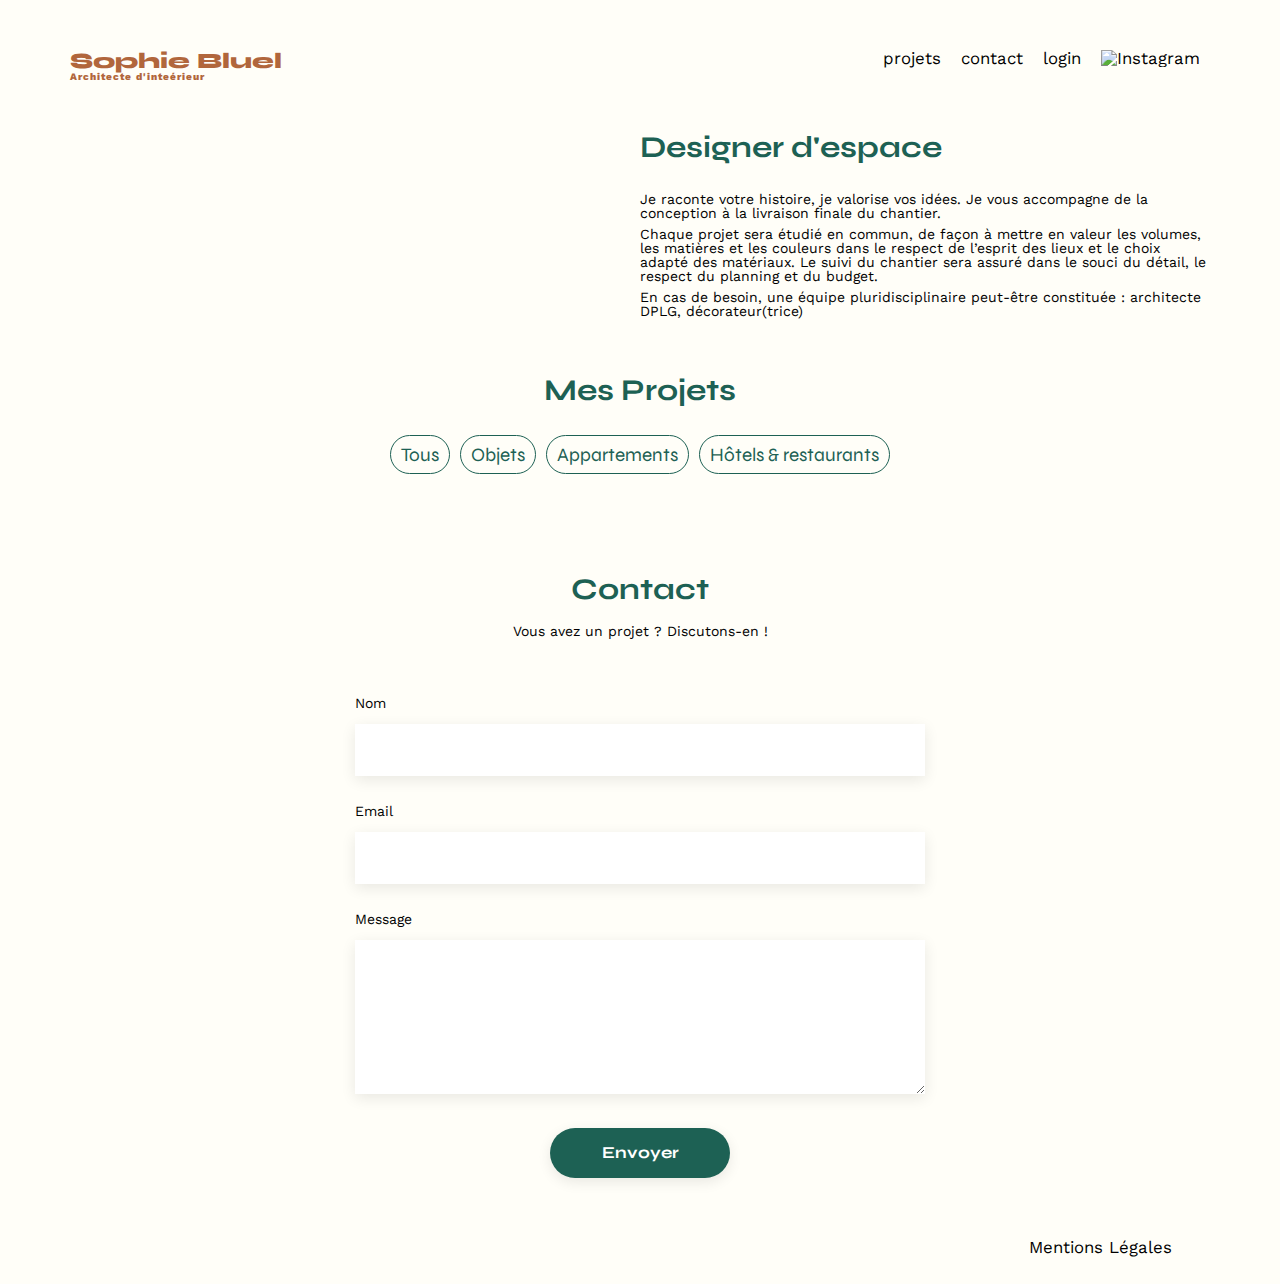
==== FrontEnd/index.html @ 099e3e59 "mise a jour projet" ====
<!DOCTYPE html>
<html lang="fr">
<head>
	<meta charset="UTF-8">
	<title>Sophie Bluel - Architecte d'intérieur</title>
	<meta name="viewport" content="width=device-width, initial-scale=1.0">
	<link rel="preconnect" href="https://fonts.googleapis.com">
	<link rel="preconnect" href="https://fonts.gstatic.com" crossorigin>
	<link href="https://fonts.googleapis.com/css2?family=Syne:wght@700;800&family=Work+Sans&display=swap" rel="stylesheet">
	<meta name="description" content="">
	<link rel="stylesheet" href="./assets/style.css">
</head>
<body>
<header>
	<h1>Sophie Bluel <span>Architecte d'inteérieur</span></h1>
	<nav>
		<ul>
			<li><a href="index.html">projets</a></li>
			<li>contact</li>
			<li><a href="login.html">login</a></li>
			<li><img src="./assets/icons/instagram.png" alt="Instagram"></li>
		</ul>
	</nav>
</header>
<main>
	<section id="introduction">
		<figure>
			<img src="./assets/images/sophie-bluel.png" alt="">
		</figure>
		<article>
			<h2>Designer d'espace</h2>
			<p>Je raconte votre histoire, je valorise vos idées. Je vous accompagne de la conception à la livraison finale du chantier.</p>
			<p>Chaque projet sera étudié en commun, de façon à mettre en valeur les volumes, les matières et les couleurs dans le respect de l’esprit des lieux et le choix adapté des matériaux. Le suivi du chantier sera assuré dans le souci du détail, le respect du planning et du budget.</p>
			<p>En cas de besoin, une équipe pluridisciplinaire peut-être constituée : architecte DPLG, décorateur(trice)</p>
		</article>
	</section>
	<section id="portfolio">
		<h2>Mes Projets</h2>
		<div id="filters">
			<ul>
				<li id="filterAll">Tous</li>
				<li id="filterObject">Objets</li>
				<li id="filterApartment">Appartements</li>
				<li id="filterHotelAndRestaurant">Hôtels & restaurants</li>
			</ul>
		</div>
		<div class="gallery">
		</div>
	</section>
	<section id="contact">
		<h2>Contact</h2>
		<p>Vous avez un projet ? Discutons-en !</p>
		<form action="#" method="post">
			<label for="name">Nom</label>
			<input type="text" name="name" id="name">
			<label for="email">Email</label>
			<input type="email" name="email" id="email">
			<label for="message">Message</label>
			<textarea name="message" id="message" cols="30" rows="10"></textarea>
			<input type="submit" value="Envoyer">
		</form>
	</section>
</main>

<footer>
	<nav>
		<ul>
			<li>Mentions Légales</li>
		</ul>
	</nav>
</footer>
<script src="index3.js"></script>
</body>
</html>
---- FrontEnd/assets/style.css ----
/* http://meyerweb.com/eric/tools/css/reset/
   v2.0 | 20110126
   License: none (public domain)
*/

html, body, div, span, applet, object, iframe,
h1, h2, h3, h4, h5, h6, p, blockquote, pre,
a, abbr, acronym, address, big, cite, code,
del, dfn, em, img, ins, kbd, q, s, samp,
small, strike, strong, sub, sup, tt, var,
b, u, i, center,
dl, dt, dd, ol, ul, li,
fieldset, form, label, legend,
table, caption, tbody, tfoot, thead, tr, th, td,
article, aside, canvas, details, embed,
figure, figcaption, footer, header, hgroup,
menu, nav, output, ruby, section, summary,
time, mark, audio, video {
	margin: 0;
	padding: 0;
	border: 0;
	font-size: 100%;
	font: inherit;
	vertical-align: baseline;
}
/* HTML5 display-role reset for older browsers */
article, aside, details, figcaption, figure,
footer, header, hgroup, menu, nav, section {
	display: block;
}
body {
	line-height: 1;
}
ol, ul {
	list-style: none;
}
blockquote, q {
	quotes: none;
}
blockquote:before, blockquote:after,
q:before, q:after {
	content: '';
	content: none;
}
table {
	border-collapse: collapse;
	border-spacing: 0;
}
/** end reset css**/
body {
	max-width: 1140px;
	margin:auto;
	font-family: 'Work Sans' ;
	font-size: 14px;
	background: #FFFEF8;
}
header {
	display: flex;
	justify-content: space-between;
	margin: 50px 0
}
section {
	margin: 50px 0
}

h1{
	display: flex;
	flex-direction: column;
	font-family: 'Syne';
	font-size: 22px;
	font-weight: 800;
	color: #B1663C
}

h1 > span {
	font-family: 'Work Sans';
	font-size:10px;
	letter-spacing: 0.1em;
;
}

h2{
	font-family: 'Syne';
	font-weight: 700;
	font-size: 30px;
	color: #1D6154
}
nav ul {
	display: flex;
	align-items: center;
	list-style-type: none;

}
nav li {
	padding: 0 10px;
	font-size: 1.2em;
}

li:hover {
	color: #B1663C;
}

nav a {
	text-decoration: none;
	color: black;
}

nav a:hover {
	color: #B1663C;
}

#introduction {
	display: flex;
	align-items: center;
}
#introduction figure {
	flex: 1
}
#introduction img {
	display: block;
	margin: auto;
	width: 80%;
}

#introduction article {
	flex: 1
}
#introduction h2 {
	margin-bottom: 1em;
}

#introduction p {
	margin-bottom: 0.5em;
}
#portfolio h2 {
	text-align: center;
	margin-bottom: 1em;
}
#filters ul {
	display: flex;
	justify-content: center;
	margin-bottom: 50px;
}
#filters li {
	display: flex;
	align-items: center;
	height: 37px;
	padding: 0 10px;
	margin: 0 5px;
	border: 1px solid #1D6154;
	border-radius: 60px;
	font-family: 'Syne';
	font-size: 19px;
	color: #1D6154;
}
#filters li:hover {
	background-color: #1D6154;
	color: white;
	cursor: pointer;
}
.gallery {
	width: 100%;
	display: grid;
	grid-template-columns: 1fr 1fr 1fr;
	grid-column-gap: 20px;
	grid-row-gap: 20px;
}

.gallery img {
	width: 100%;

}
#contact {
	width: 50%;
margin: auto;
}
#contact > * {
	text-align: center;

}
#contact h2{
	margin-bottom: 20px;
}
#contact form {
	text-align: left;
	margin-top:30px;
	display: flex;
	flex-direction: column;
}

#contact input {
	height: 50px;
	font-size: 1.2em;
	border: none;
	box-shadow: 0px 4px 14px rgba(0, 0, 0, 0.09);
}
#contact label {
	margin: 2em 0 1em 0;
}
#contact textarea {
	border: none;
	box-shadow: 0px 4px 14px rgba(0, 0, 0, 0.09);
}

input[type="submit"]{
	font-family: 'Syne';
	font-weight: 700;
	color: white;
	background-color: #1D6154;
	margin : 2em auto ;
	width: 180px;
	text-align: center;
	border-radius: 60px ;
}

footer nav ul {
	display: flex;
	justify-content: flex-end;
	margin: 2em
}

#login {
	margin-top: 150px;
	display: flex;
	flex-direction: column;
	align-items: center;
}

#login form {
	display: flex;
	flex-direction: column;
}

#login form input {
	width: 350px;
	height: 40px;
	border: none;
	box-shadow: rgba(0, 0, 0, 0.15) 0px 5px 15px 0px;
}

#login form label {
	margin-top: 20px;
	margin-bottom: 6px;
}

#login form #connect {
	width: 150px;
	cursor: pointer;
}

#login form a {
	display: flex;
	justify-content: center;
	margin-bottom: 280px;
	color: black;
}
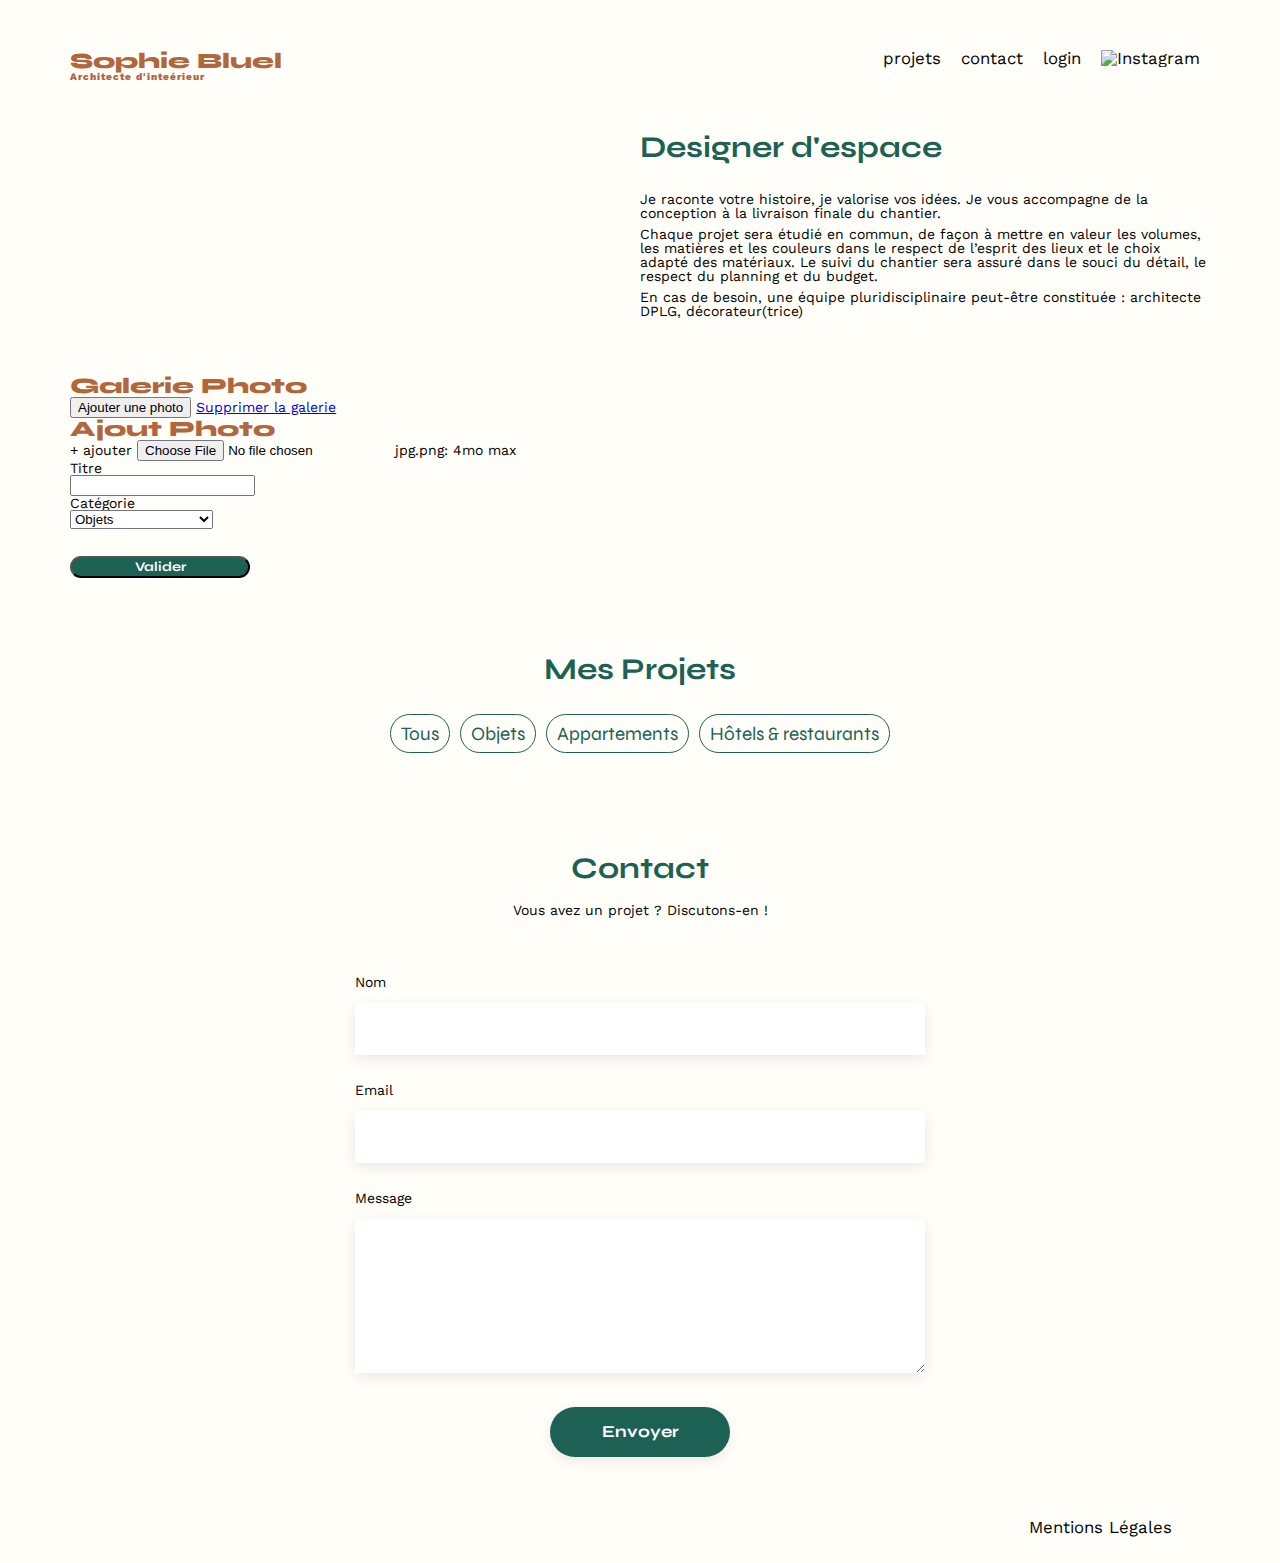
==== commit aebb95fe: "changement message d'erreur login" ====
--- a/FrontEnd/index.html
+++ b/FrontEnd/index.html
@@ -9,6 +9,7 @@
 	<link href="https://fonts.googleapis.com/css2?family=Syne:wght@700;800&family=Work+Sans&display=swap" rel="stylesheet">
 	<meta name="description" content="">
 	<link rel="stylesheet" href="./assets/style.css">
+	<script src="https://kit.fontawesome.com/41be8ab10a.js" crossorigin="anonymous"></script>
 </head>
 <body>
 <header>
@@ -17,25 +18,62 @@
 		<ul>
 			<li><a href="index.html">projets</a></li>
 			<li>contact</li>
-			<li><a href="login.html">login</a></li>
+			<li><a href="login.html" id="navLogin">login</a></li>
 			<li><img src="./assets/icons/instagram.png" alt="Instagram"></li>
 		</ul>
 	</nav>
 </header>
 <main>
 	<section id="introduction">
-		<figure>
+		<figure id="indexFigure">
 			<img src="./assets/images/sophie-bluel.png" alt="">
 		</figure>
-		<article>
+		<article id="introduction_article">
 			<h2>Designer d'espace</h2>
 			<p>Je raconte votre histoire, je valorise vos idées. Je vous accompagne de la conception à la livraison finale du chantier.</p>
 			<p>Chaque projet sera étudié en commun, de façon à mettre en valeur les volumes, les matières et les couleurs dans le respect de l’esprit des lieux et le choix adapté des matériaux. Le suivi du chantier sera assuré dans le souci du détail, le respect du planning et du budget.</p>
 			<p>En cas de besoin, une équipe pluridisciplinaire peut-être constituée : architecte DPLG, décorateur(trice)</p>
 		</article>
 	</section>
+		<!-- Début de la modale -->
+	<aside id="modale1" class="modale" aria-hidden="true" role="dialog" aria-labelledby="titlemodale">
+		<div class="modale-wrapper" id="modaleNumberOne">
+			<i class="fa-solid fa-xmark" id="closeModale"></i>
+			<h1 id="titlemodale" class="modale1">Galerie Photo</h1>
+			<div class="inside-modale modale1" id="galleryModale"></div>
+			<button class="modale1" id="buttonModale1">Ajouter une photo</button>
+			<a href="#" class="modale1">Supprimer la galerie</a>
+		</div>
+		<!-- Fin de la modale 1 / Début de la modale 2 -->
+		<div class="modale-wrapper" id="modaleNumberTwo">
+			<i class="fa-solid fa-arrow-left modale2" id="arrowBackModale"></i>
+			<i class="fa-solid fa-xmark" id="closeModale"></i>
+			<h1 id="titlemodale2" class="modale2">Ajout Photo</h1>
+			<form action="" method="post" id="" class="modale2">
+				<div id="divImageModale2" class="modale2">
+					<label for="file-input"><i class="fa-regular fa-image modale2"></i></label>
+						<label for="file-input" id="addPhoto" class="modale2">
+							+ ajouter
+							<input type="file" id="file-input" class="modale2" accept="image/jpeg,image/png,image" max="" required/>
+						</label>
+					<label for="" class="modale2">jpg.png: 4mo max</label>
+				</div>
+				<label for="title" id="titreProjetModale2" class="titleAndCategory modale2">Titre</label><br>
+				<input class="inputModale2 modale2" type="text" name="title" id="title"><br>
+				<label for="category" id="categorieProjetModale2" class="titleAndCategory modale2">Catégorie</label><br>
+				<select class="inputModale2 modale2" name="category" id="category">
+				  <option value="1">Objets</option>
+				  <option value="2">Appartements</option>
+				  <option value="3">Hôtels & restaurants</option>
+				</select>
+			</form>
+				<div id="traitSeparationModale2" class="modale2"></div>
+				<input type="submit" value="Valider" id="validerModale2" class="modale2">
+		</div>
+	</aside>
+		<!-- Fin de la modale -->
 	<section id="portfolio">
-		<h2>Mes Projets</h2>
+		<h2 id="projectTitle">Mes Projets</h2>
 		<div id="filters">
 			<ul>
 				<li id="filterAll">Tous</li>
@@ -57,7 +95,7 @@
 			<input type="email" name="email" id="email">
 			<label for="message">Message</label>
 			<textarea name="message" id="message" cols="30" rows="10"></textarea>
-			<input type="submit" value="Envoyer">
+			<input type="submit" value="Envoyer" disabled>
 		</form>
 	</section>
 </main>
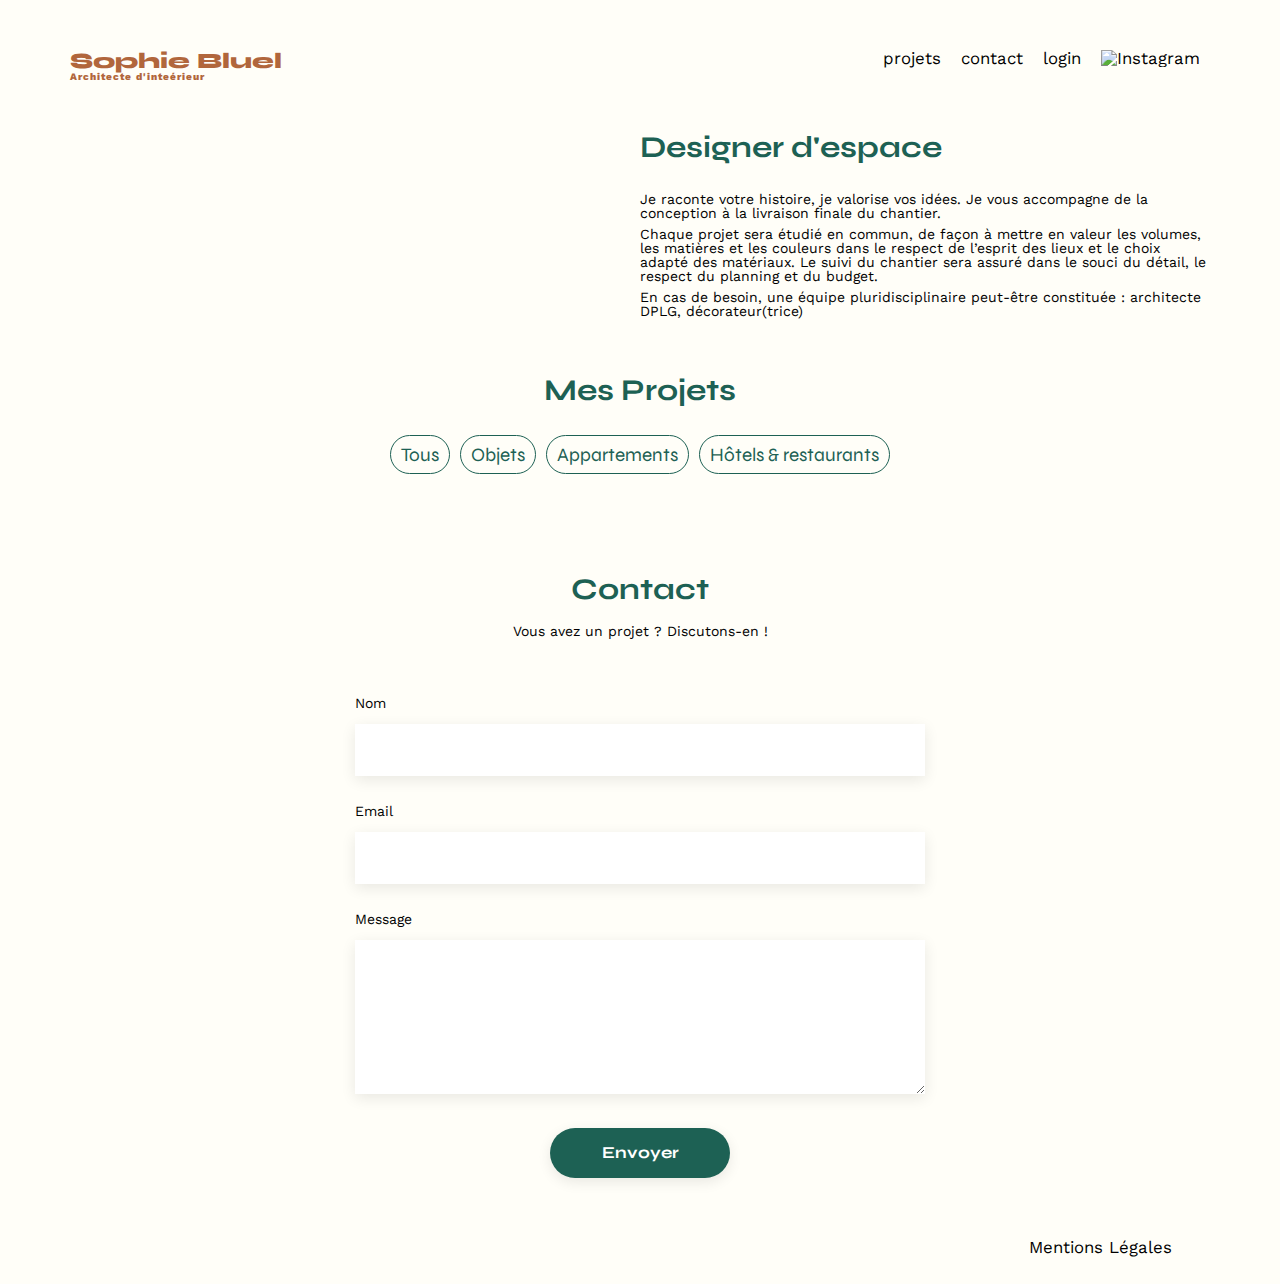
==== commit 4d6f5a50: "Changement de nom des fichiers" ====
--- a/FrontEnd/index.html
+++ b/FrontEnd/index.html
@@ -107,7 +107,7 @@
 		</ul>
 	</nav>
 </footer>
-<script src="index3.js"></script>
+<script src="index.js"></script>
 </body>
 </html>
 
--- a/FrontEnd/assets/style.css
+++ b/FrontEnd/assets/style.css
@@ -168,7 +168,8 @@
 
 .gallery img {
 	width: 100%;
-
+	height: 100%;
+	object-fit: cover;
 }
 #contact {
 	width: 50%;
@@ -202,7 +203,7 @@
 	box-shadow: 0px 4px 14px rgba(0, 0, 0, 0.09);
 }
 
-input[type="submit"]{
+#contact input[type="submit"], #formLogin input[type="submit"]{
 	font-family: 'Syne';
 	font-weight: 700;
 	color: white;
@@ -253,4 +254,215 @@
 	justify-content: center;
 	margin-bottom: 280px;
 	color: black;
-}+}
+
+
+#newHeader {
+	top: 0px;
+	left: 0px;
+}
+
+#indexFigureeditDiv {
+	left: 57px;
+}
+
+#introduction_articleeditDiv {
+	top: -40px;
+	left: -7px;
+}
+
+#portfolioeditDiv {
+	top: 0px;
+	left: 680px;
+}
+
+
+/* ---------------------------- Debut de la modale ----------------------------*/
+
+.modale {
+	display: none;
+	position: fixed;
+	z-index: 1;
+	top: 0;
+	left: 0;
+	width: 100%;
+	height: 100%;
+	background: rgba(0, 0, 0, 0.8);
+}
+
+.modale-wrapper {
+		margin: 0 auto;
+		position: relative;
+		display: flex;
+		flex-direction: column;
+		align-items: center;
+		top: 100px;
+		width: 630px;
+		height: 730px;
+		background-color: #FFF;
+		border-radius: 15px;
+}
+
+#titlemodale, #titlemodale2 {
+	font-family: sans-serif;
+	font-weight: 400;
+	font-size: 26px;
+	color: black;
+	display: flex;
+	justify-content: center;
+	height: 130px;
+}
+
+.inside-modale {
+	height: 460px;
+	width: 490px;
+	border-bottom: 1px solid black;
+	display: flex;
+	flex-wrap: wrap;
+	align-content: flex-start;
+	overflow-y: scroll;
+	/* justify-content: space-between */
+}
+
+#projetModale {
+	padding-left: 2px;
+	margin: 3px;
+	width: 85px;
+	height: 130px;
+}
+#projetModale .fa-trash-can, .fa-arrows-up-down-left-right {
+	position: relative;
+	padding: 5px;
+	background-color: black;
+	color: #FFF;
+	bottom: 130px;
+	left: 60px;
+	border-radius: 4px;
+	transform: scale(0.8);
+}
+#projetModale .fa-arrows-up-down-left-right{
+	opacity: 0;
+    left: 14px;
+	bottom: 130px;
+	color: white;
+}
+#projetModale:hover .fa-arrows-up-down-left-right{
+	opacity: 1;
+}
+
+#projetModale img {
+	width: 85px;
+	height: 118px;
+}
+
+.modale-wrapper button {
+	font-family: 'Syne';
+	font-weight: 700;
+	color: white;
+	background-color: #1D6154;
+	margin : 25px auto;
+	width: 240px;
+	height: 36px;
+	border-radius: 60px ;
+	border: #1D6154;
+	cursor: pointer;
+}
+
+.modale-wrapper .fa-xmark {
+	transform: scale(2);
+	position: absolute;
+	top: 30px;
+	right: 30px;
+	cursor: pointer;
+}
+
+.modale-wrapper .fa-arrow-left {
+	transform: scale(2);
+	position: absolute;
+	cursor: pointer;
+	top: 30px;
+	left: 30px;
+}
+
+#divImageModale2 {
+	width: 420px;
+	height: 170px;
+	display: flex;
+	flex-direction: column;
+	align-items: center;
+	background-color: #E8F1F6;
+	margin-bottom: 50px;
+}
+
+#divImageModale2 i {
+	font-size: 58px;
+	margin: 20px;
+	color: #B9C5CC;
+}
+
+ #addPhoto {
+    background-color: #B9C5CC;
+    border-radius: 20px;
+    padding: 10px 50px;
+	margin-bottom: 10px;
+    cursor: pointer;
+  }
+
+  #file-input {
+	display: none;
+  }
+
+.inputModale2 {
+  	width: 420px;
+	height: 50px;
+	padding: 0;
+	font-family: 'Work Sans';
+	margin-bottom: 20px;
+	margin-top: 10px;
+	border: none;
+	box-shadow: rgba(0, 0, 0, 0.25) 0px 2px 8px;
+	font-size: 16px;
+}
+
+#title {
+	width: 416px;
+	height: 46px;
+}
+
+.titleAndCategory {
+	font-size: 14px;
+	font-weight: 600;
+	font-family: 'Work Sans';
+}
+
+.modale-wrapper input[type="submit"] {
+	width: 240px;
+	height: 40px;
+	color: white;
+	background-color: #A7A7A7;
+	border: none;
+	border-radius: 20px;
+	font-family: 'Work Sans';
+	font-weight: 700;
+	font-size: 16px;
+}
+
+#traitSeparationModale2 {
+	margin: 40px;
+	background-color: #A7A7A7;
+	width: 420px;
+	height: 1px;
+}
+
+.modale {
+	display: none;
+}
+#modaleNumberTwo {
+	display: none;
+}
+
+#divImageModale2 img {
+	width: 420px;
+	height: 170px;
+	object-fit: contain;
+}
